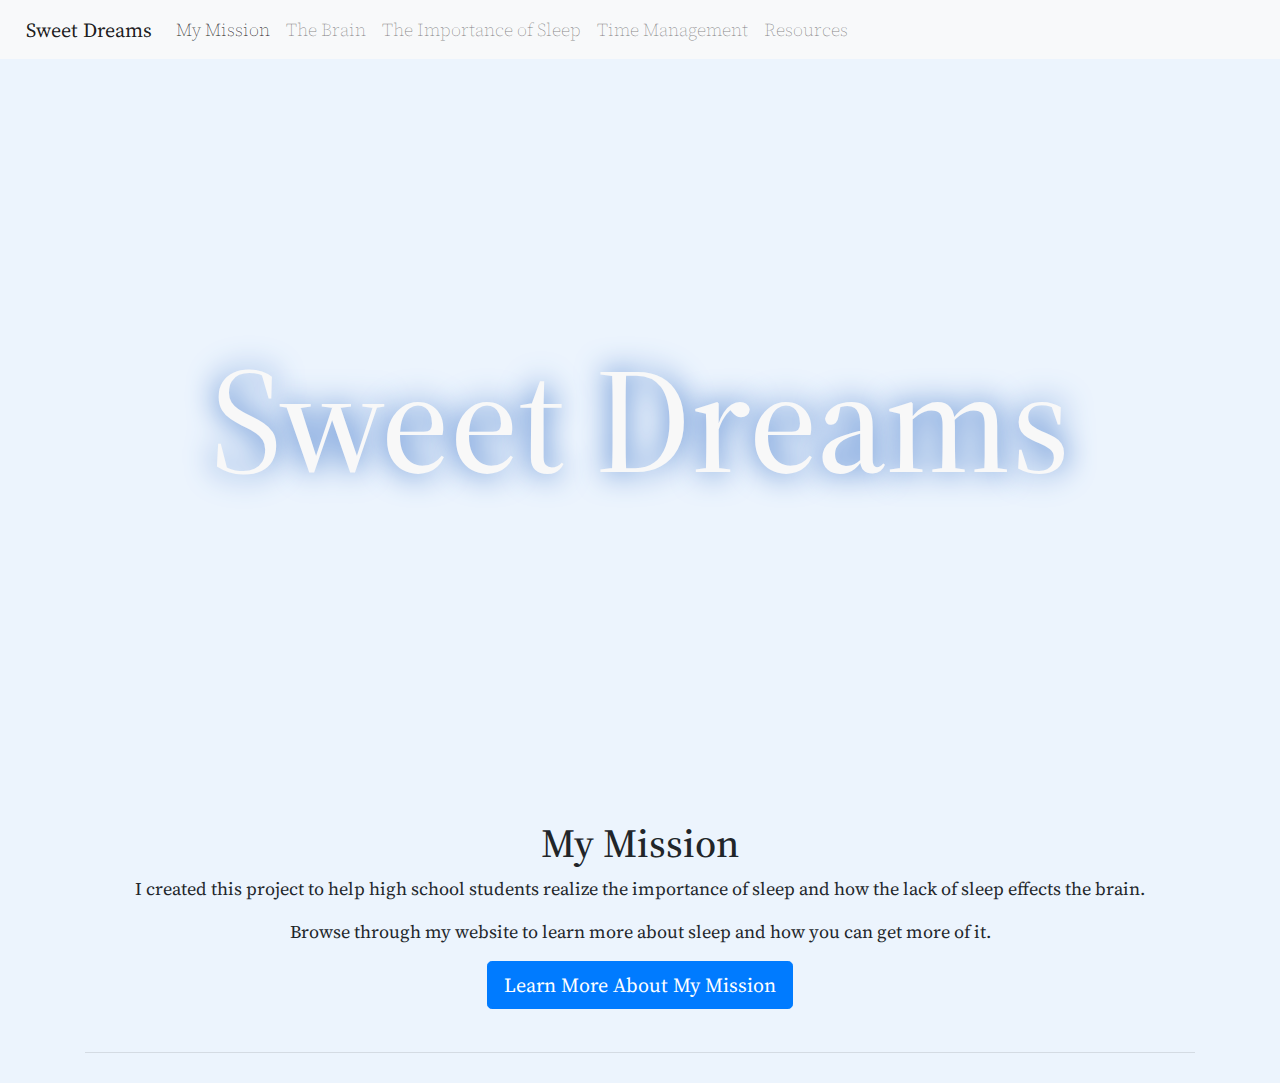
==== sleep.html @ 13911feb "made pages (before game)" ====
<!DOCTYPE html>
<html>

<head>
	<title>Sweet Dreams</title>
	<!--Bootstrap Css-->
	<link rel="stylesheet" href="https://stackpath.bootstrapcdn.com/bootstrap/4.3.1/css/bootstrap.min.css" integrity="sha384-ggOyR0iXCbMQv3Xipma34MD+dH/1fQ784/j6cY/iJTQUOhcWr7x9JvoRxT2MZw1T"
	 crossorigin="anonymous">
	<!--Links-->
	<link rel="stylesheet" type="text/css" href="style.css">
	<!-- Google Fonts------>
	<link href="https://fonts.googleapis.com/css?family=Source+Serif+Pro" rel="stylesheet">
	<!-- Font Awesome Link --->
	<link rel="stylesheet" href="https://use.fontawesome.com/releases/v5.7.2/css/all.css" integrity="sha384-fnmOCqbTlWIlj8LyTjo7mOUStjsKC4pOpQbqyi7RrhN7udi9RwhKkMHpvLbHG9Sr"
	 crossorigin="anonymous">
</head>

<body>
	<nav class="navbar navbar-expand-lg navbar-light bg-light">
		<i class="fas fa-cloud-moon"></i>
          <a class="navbar-brand" href="index.html">Sweet Dreams</a>
          <button class="navbar-toggler" type="button" data-toggle="collapse" data-target="#navbarNavAltMarkup" aria-controls="navbarNavAltMarkup" aria-expanded="false" aria-label="Toggle navigation">
            <span class="navbar-toggler-icon"></span>
          </button>
          <div class="collapse navbar-collapse" id="navbarNavAltMarkup">
            <div class="navbar-nav">
              <a class="nav-item nav-link active" href="mission.html">My Mission<span class="sr-only">(current)</span></a>
              <a class="nav-item nav-link" href="brain.html">The Brain</a>
              <a class="nav-item nav-link" href="sleep.html">The Importance of Sleep</a>
              <a class="nav-item nav-link" href="timemanagement.html" tabindex="-1" aria-disabled="true">Time Management</a>
              <a class="nav-item nav-link" href="#contact" tabindex="-1" aria-disabled="true">Resources</a>
            </div>
          </div>
        </nav>
        <!--begin Header section-------------->
        <header class="d-flex align-items-center">
            <div class="container">
                <h1> Sweet Dreams </h1> 
            </div>
        </header>
        <!--end Header section---------------->
        <!--begin About Us section------------>
        <section class="mission container-fluid align-items-center" id="mission">
          <h1>My Mission</h1>
          <div class="container">
                 <p>I created this project to help high school students realize the importance of sleep and how the lack of sleep effects the brain.</p>
                 <p>Browse through my website to learn more about sleep and how you can get more of it.</p>
                 <a href="mission.html" class="btn btn-lg btn-primary">Learn More About My Mission</a>
                 <br></br>
                 <hr></hr>
          </div>
        </section>
        <!--end About Us section-------------->
  </body>
</html>
---- style.css ----
body{
    background-color: rgba(0, 105, 226, 0.075);
    font-family: 'Source Serif Pro', serif;
    text-align:center;
    font-size: 18px;
}
.nav-link{
    font-weight: lighter;
}
.aboutus h1{
    text-align:center;
}
.nav-link:hover{
    font-weight:bolder;
    background-color: rgba(252, 252, 252, 0.555);
}
i {
  margin-right: 10px;
}
header{ 
    height: 730px;
    width: 100%;
    text-align: center;
    color: rgb(248, 248, 248);
    background-image:url("nightcloud.JPG");
    background-size: cover;
}
header h1{
    font-size: 150px;
    text-shadow: 0 0 30px rgb(45, 105, 196);
}
.mission{
    margin-top: 30px;
    text-align: center;
    font-size: 18px;
    margin-bottom: 30px;
}
.mymissionheading{
    margin-top: 10px;
    margin-bottom: 80px;
    text-align: center;
    padding-bottom: 30px;
}
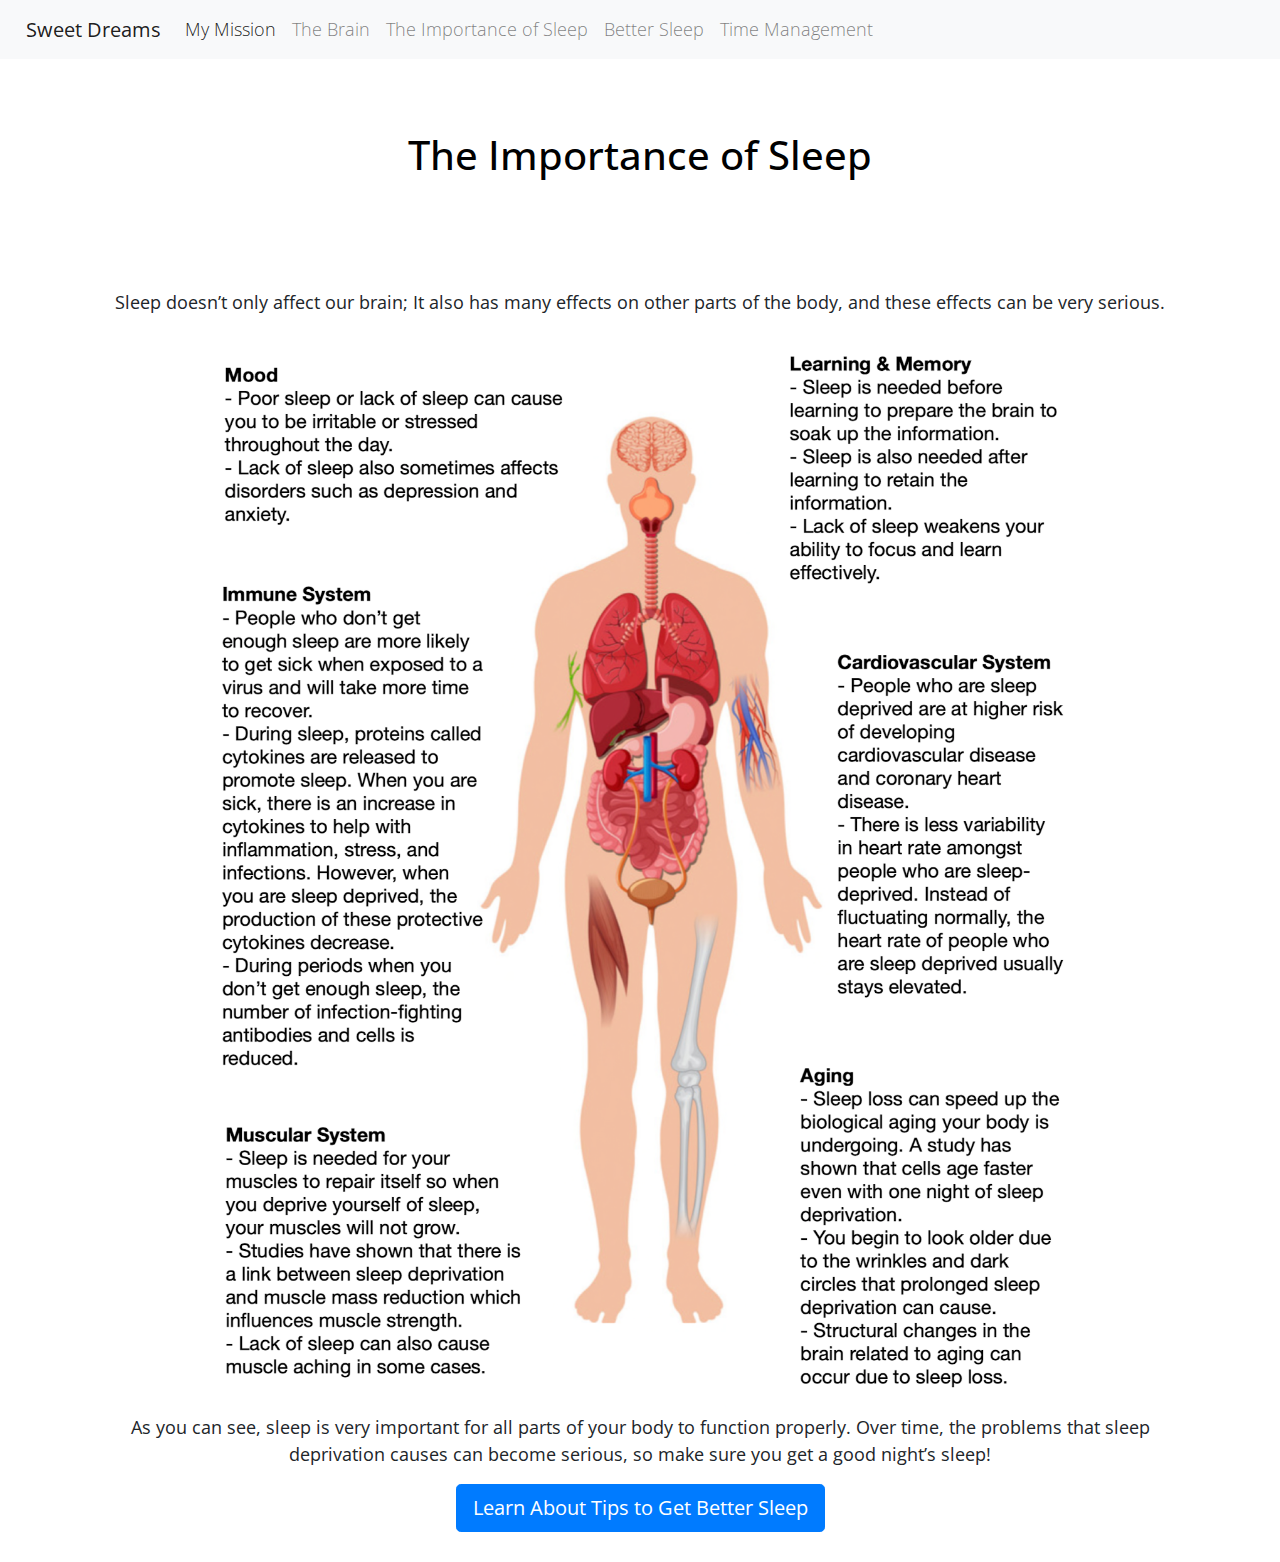
==== commit 7ac6f7d8: "Add files via upload" ====
--- a/sleep.html
+++ b/sleep.html
@@ -3,53 +3,58 @@
 
 <head>
 	<title>Sweet Dreams</title>
+  <meta charset="utf-8">
+  <meta name="viewport" content="width=device-width, initial-scale=1, shrink-to-fit=no">
+
 	<!--Bootstrap Css-->
 	<link rel="stylesheet" href="https://stackpath.bootstrapcdn.com/bootstrap/4.3.1/css/bootstrap.min.css" integrity="sha384-ggOyR0iXCbMQv3Xipma34MD+dH/1fQ784/j6cY/iJTQUOhcWr7x9JvoRxT2MZw1T"
 	 crossorigin="anonymous">
 	<!--Links-->
 	<link rel="stylesheet" type="text/css" href="style.css">
 	<!-- Google Fonts------>
-	<link href="https://fonts.googleapis.com/css?family=Source+Serif+Pro" rel="stylesheet">
+	<link href="https://fonts.googleapis.com/css2?family=Open+Sans&display=swap" rel="stylesheet">
 	<!-- Font Awesome Link --->
 	<link rel="stylesheet" href="https://use.fontawesome.com/releases/v5.7.2/css/all.css" integrity="sha384-fnmOCqbTlWIlj8LyTjo7mOUStjsKC4pOpQbqyi7RrhN7udi9RwhKkMHpvLbHG9Sr"
 	 crossorigin="anonymous">
 </head>
 
 <body>
-	<nav class="navbar navbar-expand-lg navbar-light bg-light">
-		<i class="fas fa-cloud-moon"></i>
-          <a class="navbar-brand" href="index.html">Sweet Dreams</a>
-          <button class="navbar-toggler" type="button" data-toggle="collapse" data-target="#navbarNavAltMarkup" aria-controls="navbarNavAltMarkup" aria-expanded="false" aria-label="Toggle navigation">
-            <span class="navbar-toggler-icon"></span>
-          </button>
-          <div class="collapse navbar-collapse" id="navbarNavAltMarkup">
-            <div class="navbar-nav">
+  <nav class="navbar navbar-expand-lg navbar-light bg-light">
+    <i class="fas fa-cloud-moon"></i>
+    <a class="navbar-brand" href="index.html">Sweet Dreams</a>
+    <button class="navbar-toggler" type="button" data-toggle="collapse" data-target="#navbarNav" aria-controls="navbarNav" aria-expanded="false" aria-label="Toggle navigation">
+    <span class="navbar-toggler-icon"></span>
+    </button>
+    <div class="collapse navbar-collapse" id="navbarNav">
+      <div class="navbar-nav">
               <a class="nav-item nav-link active" href="mission.html">My Mission<span class="sr-only">(current)</span></a>
               <a class="nav-item nav-link" href="brain.html">The Brain</a>
               <a class="nav-item nav-link" href="sleep.html">The Importance of Sleep</a>
+              <a class="nav-item nav-link" href="bettersleep.html" tabindex="-1" aria-disabled="true">Better Sleep</a>
               <a class="nav-item nav-link" href="timemanagement.html" tabindex="-1" aria-disabled="true">Time Management</a>
-              <a class="nav-item nav-link" href="#contact" tabindex="-1" aria-disabled="true">Resources</a>
-            </div>
-          </div>
-        </nav>
+        </div>
+    </div>
+  </nav>
         <!--begin Header section-------------->
-        <header class="d-flex align-items-center">
-            <div class="container">
-                <h1> Sweet Dreams </h1> 
-            </div>
-        </header>
-        <!--end Header section---------------->
-        <!--begin About Us section------------>
-        <section class="mission container-fluid align-items-center" id="mission">
-          <h1>My Mission</h1>
-          <div class="container">
-                 <p>I created this project to help high school students realize the importance of sleep and how the lack of sleep effects the brain.</p>
-                 <p>Browse through my website to learn more about sleep and how you can get more of it.</p>
-                 <a href="mission.html" class="btn btn-lg btn-primary">Learn More About My Mission</a>
-                 <br></br>
-                 <hr></hr>
+        <section class="heading d-flex align-items-center">
+           <div class="container">
+                <h1> The Importance of Sleep</h1>
           </div>
         </section>
-        <!--end About Us section-------------->
-  </body>
+        <!--end Header section---------------->
+        <section class="sleepbody container-fluid align-items-center" id="sleepbody">
+          <div class="container">
+              <p>Sleep doesn’t only affect our brain; It also has many effects on other parts of the body, and these effects can be very serious.</p>
+              <img src="sleepandbody.png" alt="How Sleep Affects Your Body">
+              </img>
+              <p>As you can see, sleep is very important for all parts of your body to function properly. Over time, the problems that sleep deprivation causes can become serious, so make sure you get a good night’s sleep! </p>
+              <a href="bettersleep.html" class="btn btn-lg btn-primary">Learn About Tips to Get Better Sleep</a>
+          </div>
+        </section>
+  <script src="https://code.jquery.com/jquery-3.5.1.slim.min.js" integrity="sha384-DfXdz2htPH0lsSSs5nCTpuj/zy4C+OGpamoFVy38MVBnE+IbbVYUew+OrCXaRkfj" crossorigin="anonymous"></script>
+  <script src="https://cdn.jsdelivr.net/npm/popper.js@1.16.1/dist/umd/popper.min.js" integrity="sha384-9/reFTGAW83EW2RDu2S0VKaIzap3H66lZH81PoYlFhbGU+6BZp6G7niu735Sk7lN" crossorigin="anonymous"></script>
+  <script src="https://stackpath.bootstrapcdn.com/bootstrap/4.5.2/js/bootstrap.min.js" integrity="sha384-B4gt1jrGC7Jh4AgTPSdUtOBvfO8shuf57BaghqFfPlYxofvL8/KUEfYiJOMMV+rV" crossorigin="anonymous"></script>
+</body>
+
+       
 </html>--- a/style.css
+++ b/style.css
@@ -1,43 +1,113 @@
 body{
-    background-color: rgba(0, 105, 226, 0.075);
-    font-family: 'Source Serif Pro', serif;
+    background-color: rgba(255, 255, 255, 0.075);
+    font-family: 'Open Sans', sans-serif;
     text-align:center;
     font-size: 18px;
 }
+
 .nav-link{
     font-weight: lighter;
 }
+
 .aboutus h1{
     text-align:center;
 }
+
 .nav-link:hover{
     font-weight:bolder;
-    background-color: rgba(252, 252, 252, 0.555);
+    background-color: rgba(194, 201, 209, 0.555);
 }
+
 i {
   margin-right: 10px;
 }
+
 header{ 
-    height: 730px;
+    height: 600px;
     width: 100%;
     text-align: center;
     color: rgb(248, 248, 248);
     background-image:url("nightcloud.JPG");
     background-size: cover;
 }
+
 header h1{
-    font-size: 150px;
+    font-size: 100px;
     text-shadow: 0 0 30px rgb(45, 105, 196);
 }
+
 .mission{
     margin-top: 30px;
     text-align: center;
     font-size: 18px;
     margin-bottom: 30px;
 }
+
 .mymissionheading{
     margin-top: 10px;
-    margin-bottom: 80px;
+    margin-bottom: 40px;
     text-align: center;
     padding-bottom: 30px;
-}+}
+
+.heading {
+    height: 200px;
+    width: 100%;
+    text-align: center;
+    color: black;
+    font-size: 85px;
+}
+
+.pagesbody {
+    text-align: left;
+    padding-right: 40px;
+    padding-left: 40px;
+}
+
+.brainsleep img {
+    max-width: 100%;
+    max-height: 100%;
+    height: auto;
+    width: auto\9;
+    object-fit: contain;
+}
+
+.brainsleep {
+    text-align: left;
+    padding-right: 40px;
+    padding-left: 40px;
+    height: 300px;
+    margin-bottom: 100px;
+}
+
+.sleepbody {
+    margin-top: 30px;
+    text-align: center;
+    font-size: 18px;
+    margin-bottom: 30px;
+}
+
+.sleepbody img {
+    max-width: 80%;
+    padding-top: 20px;
+    padding-bottom: 25px;
+    height: auto;
+    width: auto\9;
+    object-fit: contain;
+}
+
+.missionbody {
+    text-align: center;
+    padding-right: 40px;
+    padding-left: 40px;
+    margin-bottom: 30px;
+}
+
+.missionbody img {
+    max-width: 100%;
+    padding-top: 20px;
+    padding-bottom: 25px;
+    height: auto;
+    width: auto\9;
+    object-fit: contain;
+}
